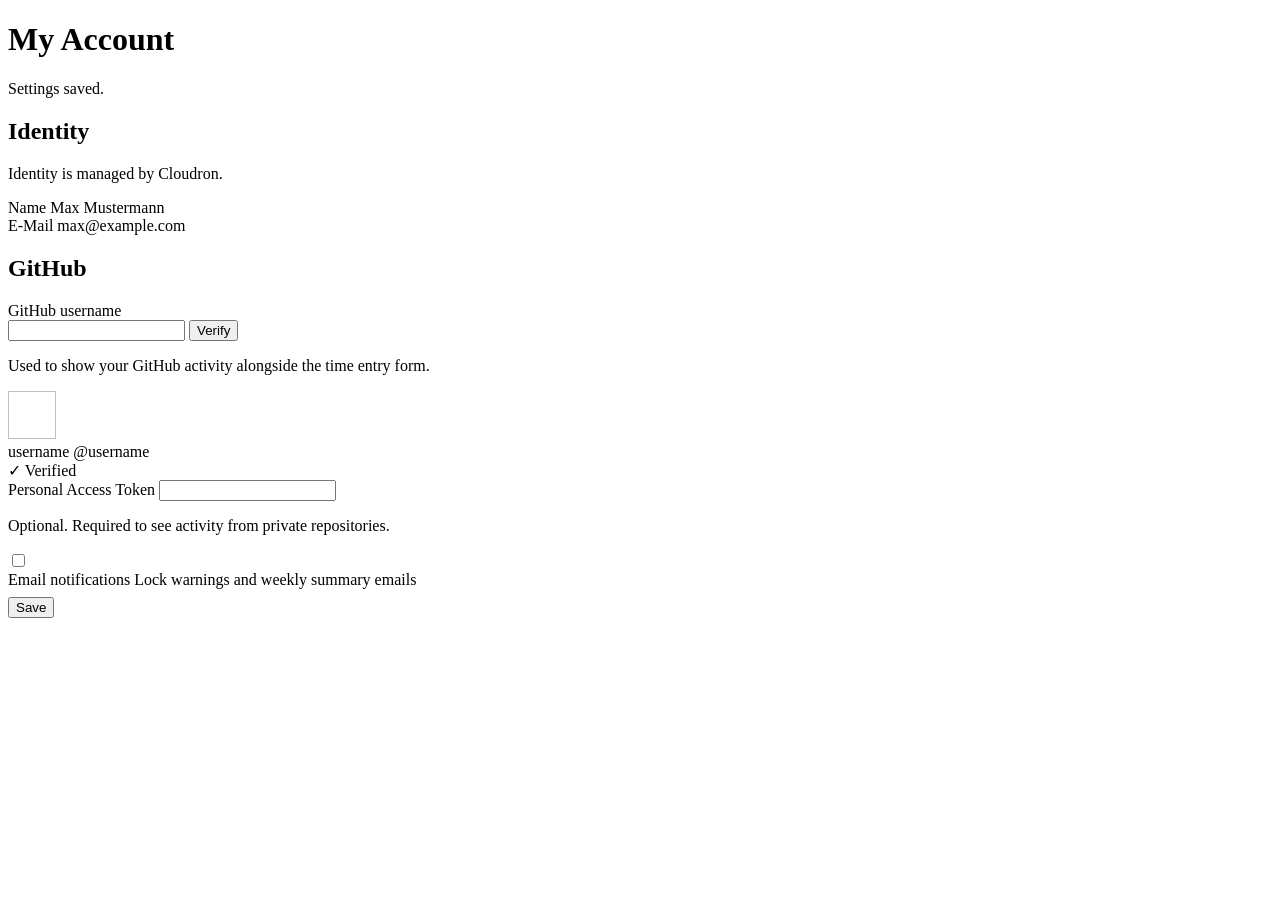
==== src/main/resources/templates/account/index.html @ 9d4103ae "Replace the time-entry list with a compact inline-edit table - compact inline-edit table for time en" ====
<!doctype html>
<html
  lang="en"
  th:lang="${language}"
  th:class="|theme-${theme}|"
  xmlns:th="http://www.thymeleaf.org"
>
  <head
    th:replace="~{_layout::head(title=~{::title}, scriptsDefer=~{})}"
  >
    <title th:text="#{account.page.title}">My Account</title>
  </head>
  <body th:replace="~{_layout::body(content=~{::content}, search=~{::search})}">
    <th:block th:ref="search">
      <div
        th:replace="~{fragments/user-search::user-search(placeholder=#{user-search.input.placeholder})}"
      ></div>
    </th:block>

    <th:block th:fragment="content">
      <main class="content-container content--max-w flex flex-col">
        <div class="flex-1 flex flex-col mx-auto w-full max-w-7xl px-4 desktop:px-8 pb-24">

          <h1 class="text-xl font-bold mb-6" th:text="#{account.page.title}">My Account</h1>

          <!-- Success banner -->
          <div
            th:if="${savedSuccess}"
            class="mb-6 p-4 bg-green-100 dark:bg-green-900 rounded-lg text-green-800 dark:text-green-200"
            th:text="#{account.save.success}"
          >Settings saved.</div>

          <div class="flex flex-col gap-10">

            <!-- Identity section (read-only) -->
            <section>
              <h2 class="text-lg font-semibold dark:text-zinc-300 mb-1" th:text="#{account.identity.section.title}">Identity</h2>
              <p class="text-sm text-gray-500 dark:text-zinc-400 mb-4" th:text="#{account.identity.managed-by-cloudron}">
                Identity is managed by Cloudron.
              </p>
              <div class="flex flex-col gap-3">
                <div class="flex flex-col gap-0.5">
                  <span class="text-sm font-medium text-gray-500 dark:text-zinc-400">Name</span>
                  <span class="text-base" th:text="${fullName}">Max Mustermann</span>
                </div>
                <div class="flex flex-col gap-0.5" th:if="${email}">
                  <span class="text-sm font-medium text-gray-500 dark:text-zinc-400">E-Mail</span>
                  <span class="text-base" th:text="${email}">max@example.com</span>
                </div>
              </div>
            </section>

            <!-- GitHub section -->
            <section>
              <h2 class="text-lg font-semibold dark:text-zinc-300 mb-1" th:text="#{account.github.section.title}">GitHub</h2>

              <form action="#" th:action="@{/account}" method="post" id="account-form">
                <!-- Hidden: tracks whether the current input has been verified -->
                <input type="hidden" name="githubLoginVerified" id="githubLoginVerifiedField"
                       th:value="${githubLoginVerified}" />

                <div class="flex flex-col gap-4 max-w-md">
                  <div class="flex flex-col gap-1">
                    <label for="githubLogin" class="text-sm font-medium" th:text="#{account.github-login.label}">
                      GitHub username
                    </label>
                    <div class="flex gap-2 items-center">
                      <input
                        type="text"
                        id="githubLogin"
                        name="githubLogin"
                        th:value="${githubLogin}"
                        th:placeholder="#{account.github-login.placeholder}"
                        class="border border-gray-300 dark:border-zinc-600 rounded px-3 py-2 dark:bg-zinc-800 dark:text-zinc-100 flex-1"
                        maxlength="255"
                        autocomplete="off"
                        autocapitalize="off"
                        spellcheck="false"
                        oninput="document.getElementById('githubLoginVerifiedField').value='false'; updateSaveButton();"
                      />
                      <button
                        type="button"
                        class="button-secondary whitespace-nowrap"
                        th:text="#{account.github-login.verify.button}"
                        onclick="
                          const username = document.getElementById('githubLogin').value.trim();
                          if (!username) return;
                          const frame = document.getElementById('github-verify-result');
                          frame.src = '/account/github-verify?username=' + encodeURIComponent(username);
                        "
                      >Verify</button>
                    </div>
                    <p class="text-sm text-gray-500 dark:text-zinc-400" th:text="#{account.github-login.hint}">
                      Used to show your GitHub activity alongside the time entry form.
                    </p>
                  </div>

                  <!-- Turbo Frame: GitHub verification result appears here -->
                  <turbo-frame id="github-verify-result" class="block">
                    <!-- Show badge if already verified -->
                    <div th:if="${githubLoginVerified and !#strings.isEmpty(githubLogin)}"
                         class="flex items-center gap-3 p-2 rounded border border-green-300 dark:border-green-700 bg-green-50 dark:bg-green-950">
                      <img
                        th:src="|https://github.com/${githubLogin}.png?size=48|"
                        th:alt="${githubLogin}"
                        width="48" height="48"
                        class="rounded-full w-12 h-12"
                      />
                      <div class="flex flex-col">
                        <span class="font-medium text-green-800 dark:text-green-200" th:text="${githubLogin}">username</span>
                        <a
                          th:href="|https://github.com/${githubLogin}|"
                          th:text="|@${githubLogin}|"
                          class="text-sm text-blue-600 dark:text-sky-400"
                          target="_blank" rel="noopener noreferrer"
                        >@username</a>
                      </div>
                      <span class="ml-auto text-xs font-medium text-green-700 dark:text-green-400"
                            th:text="#{account.github-login.verified.badge}">✓ Verified</span>
                    </div>
                  </turbo-frame>

                  <!-- GitHub Personal Access Token (optional, for private repos) -->
                  <div class="flex flex-col gap-1">
                    <label for="githubToken" class="text-sm font-medium" th:text="#{account.github-token.label}">
                      Personal Access Token
                    </label>
                    <input
                      type="password"
                      id="githubToken"
                      name="githubToken"
                      th:value="${githubToken}"
                      th:placeholder="#{account.github-token.placeholder}"
                      class="border border-gray-300 dark:border-zinc-600 rounded px-3 py-2 dark:bg-zinc-800 dark:text-zinc-100"
                      maxlength="255"
                      autocomplete="off"
                    />
                    <p class="text-sm text-gray-500 dark:text-zinc-400" th:text="#{account.github-token.hint}">
                      Optional. Required to see activity from private repositories.
                    </p>
                  </div>

                  <!-- Notification preferences -->
                  <div class="flex flex-col gap-1 border-t border-gray-200 dark:border-zinc-700 pt-4">
                    <label class="flex items-center gap-3 cursor-pointer">
                      <span class="checkbox-switch">
                        <input type="checkbox" name="notificationsEnabled"
                               th:checked="${notificationsEnabled}"
                               class="peer mt-0.5"/>
                      </span>
                      <div class="flex flex-col">
                        <span class="text-sm font-medium" th:text="#{account.notifications.label}">Email notifications</span>
                        <span class="text-xs text-gray-500 dark:text-zinc-400" th:text="#{account.notifications.hint}">Lock warnings and weekly summary emails</span>
                      </div>
                    </label>
                  </div>

              </div>
              <!-- Sticky save bar -->
              <div style="position:sticky;bottom:-1px;z-index:999999;padding:8px 0;"
                   class="bg-white dark:bg-zinc-900 border-t border-gray-200 dark:border-zinc-700 mt-8">
                <button
                  type="submit"
                  id="saveButton"
                  class="button-main-green"
                  th:disabled="${!githubLoginVerified and !#strings.isEmpty(githubLogin)}"
                  th:text="#{account.save.button}"
                >Save</button>
              </div>
              </form>
            </section>

          </div>
        </div>
      </main>

      <script>
        function updateSaveButton() {
          const verified = document.getElementById('githubLoginVerifiedField').value === 'true';
          const username = document.getElementById('githubLogin').value.trim();
          const btn = document.getElementById('saveButton');
          // Allow save if: verified, or field is empty (clearing the value)
          btn.disabled = username !== '' && !verified;
        }

        // When Turbo Frame loads the verify result, update the verified field
        document.addEventListener('turbo:frame-load', function(e) {
          if (e.target.id === 'github-verify-result') {
            const verifiedEl = e.target.querySelector('[data-verified]');
            const isVerified = verifiedEl !== null;
            document.getElementById('githubLoginVerifiedField').value = isVerified ? 'true' : 'false';
            if (isVerified) {
              document.getElementById('githubLogin').value = verifiedEl.dataset.login;
            }
            updateSaveButton();
          }
        });
      </script>
    </th:block>
  </body>
</html>
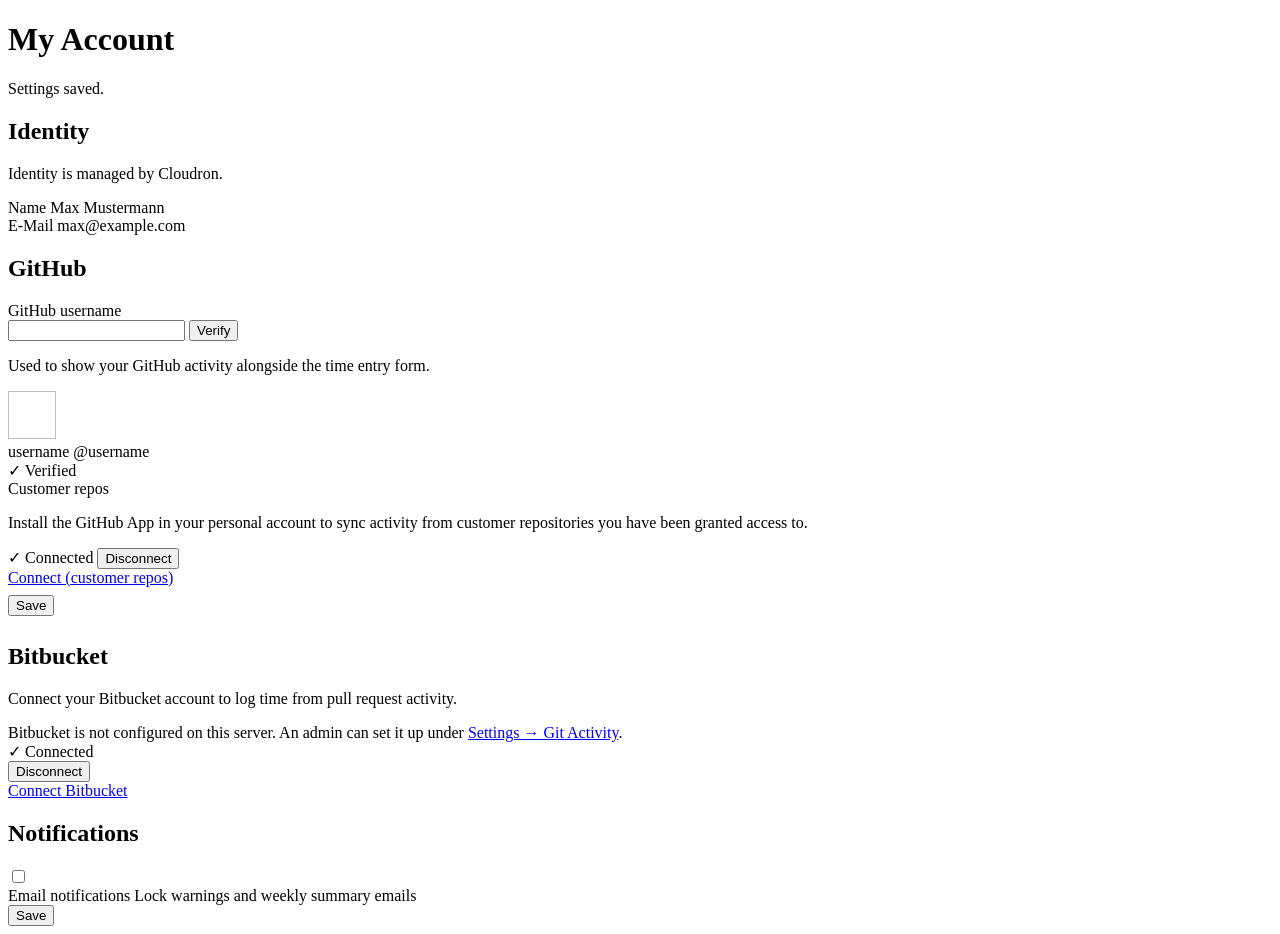
==== commit 47b4052c: "Refactor GitHub Activity into a provider-agnostic gitactivity package - rename githubactivity.* to g" ====
--- a/src/main/resources/templates/account/index.html
+++ b/src/main/resources/templates/account/index.html
@@ -32,7 +32,7 @@
 
           <div class="flex flex-col gap-10">
 
-            <!-- Identity section (read-only) -->
+            <!-- ── Identity (read-only) ──────────────────────────────────── -->
             <section>
               <h2 class="text-lg font-semibold dark:text-zinc-300 mb-1" th:text="#{account.identity.section.title}">Identity</h2>
               <p class="text-sm text-gray-500 dark:text-zinc-400 mb-4" th:text="#{account.identity.managed-by-cloudron}">
@@ -50,16 +50,17 @@
               </div>
             </section>
 
-            <!-- GitHub section -->
+            <!-- ── GitHub ────────────────────────────────────────────────── -->
             <section>
               <h2 class="text-lg font-semibold dark:text-zinc-300 mb-1" th:text="#{account.github.section.title}">GitHub</h2>
 
               <form action="#" th:action="@{/account}" method="post" id="account-form">
-                <!-- Hidden: tracks whether the current input has been verified -->
                 <input type="hidden" name="githubLoginVerified" id="githubLoginVerifiedField"
                        th:value="${githubLoginVerified}" />
 
                 <div class="flex flex-col gap-4 max-w-md">
+
+                  <!-- Username + verify -->
                   <div class="flex flex-col gap-1">
                     <label for="githubLogin" class="text-sm font-medium" th:text="#{account.github-login.label}">
                       GitHub username
@@ -95,9 +96,8 @@
                     </p>
                   </div>
 
-                  <!-- Turbo Frame: GitHub verification result appears here -->
+                  <!-- Turbo Frame: GitHub verification result -->
                   <turbo-frame id="github-verify-result" class="block">
-                    <!-- Show badge if already verified -->
                     <div th:if="${githubLoginVerified and !#strings.isEmpty(githubLogin)}"
                          class="flex items-center gap-3 p-2 rounded border border-green-300 dark:border-green-700 bg-green-50 dark:bg-green-950">
                       <img
@@ -120,53 +120,105 @@
                     </div>
                   </turbo-frame>
 
-                  <!-- GitHub Personal Access Token (optional, for private repos) -->
-                  <div class="flex flex-col gap-1">
-                    <label for="githubToken" class="text-sm font-medium" th:text="#{account.github-token.label}">
-                      Personal Access Token
-                    </label>
-                    <input
-                      type="password"
-                      id="githubToken"
-                      name="githubToken"
-                      th:value="${githubToken}"
-                      th:placeholder="#{account.github-token.placeholder}"
-                      class="border border-gray-300 dark:border-zinc-600 rounded px-3 py-2 dark:bg-zinc-800 dark:text-zinc-100"
-                      maxlength="255"
-                      autocomplete="off"
-                    />
-                    <p class="text-sm text-gray-500 dark:text-zinc-400" th:text="#{account.github-token.hint}">
-                      Optional. Required to see activity from private repositories.
+                  <!-- Customer repos: GitHub App personal installation -->
+                  <div th:if="${githubLoginVerified and githubPersonalInstallConfigured}"
+                       class="flex flex-col gap-2 border-t border-gray-200 dark:border-zinc-700 pt-4">
+                    <span class="text-sm font-medium">Customer repos</span>
+                    <p class="text-xs text-gray-500 dark:text-zinc-400">
+                      Install the GitHub App in your personal account to sync activity
+                      from customer repositories you have been granted access to.
                     </p>
+
+                    <!-- Connected -->
+                    <div th:if="${githubInstallationId != null}"
+                         class="flex items-center gap-3 p-2 rounded border border-green-300 dark:border-green-700 bg-green-50 dark:bg-green-950">
+                      <span class="text-sm font-medium text-green-700 dark:text-green-300">✓ Connected</span>
+                      <span class="text-xs text-gray-500 dark:text-zinc-400"
+                            th:text="|Installation #${githubInstallationId}|"></span>
+                      <form th:action="@{/account/github/disconnect-personal}" method="post" class="ml-auto">
+                        <button type="submit" class="text-sm text-red-600 dark:text-red-400 hover:underline">
+                          Disconnect
+                        </button>
+                      </form>
+                    </div>
+
+                    <!-- Not connected -->
+                    <div th:if="${githubInstallationId == null}">
+                      <a href="/account/github/connect"
+                         class="button-secondary text-sm inline-flex items-center gap-2">
+                        Connect (customer repos)
+                      </a>
+                    </div>
                   </div>
 
-                  <!-- Notification preferences -->
-                  <div class="flex flex-col gap-1 border-t border-gray-200 dark:border-zinc-700 pt-4">
-                    <label class="flex items-center gap-3 cursor-pointer">
-                      <span class="checkbox-switch">
-                        <input type="checkbox" name="notificationsEnabled"
-                               th:checked="${notificationsEnabled}"
-                               class="peer mt-0.5"/>
-                      </span>
-                      <div class="flex flex-col">
-                        <span class="text-sm font-medium" th:text="#{account.notifications.label}">Email notifications</span>
-                        <span class="text-xs text-gray-500 dark:text-zinc-400" th:text="#{account.notifications.hint}">Lock warnings and weekly summary emails</span>
-                      </div>
-                    </label>
+                </div>
+
+                <!-- Sticky save bar -->
+                <div style="position:sticky;bottom:-1px;z-index:999999;padding:8px 0;"
+                     class="bg-white dark:bg-zinc-900 border-t border-gray-200 dark:border-zinc-700 mt-8">
+                  <button
+                    type="submit"
+                    id="saveButton"
+                    class="button-main-green"
+                    th:disabled="${!githubLoginVerified and !#strings.isEmpty(githubLogin)}"
+                    th:text="#{account.save.button}"
+                  >Save</button>
+                </div>
+              </form>
+            </section>
+
+            <!-- ── Bitbucket ──────────────────────────────────────────────── -->
+            <section>
+              <h2 class="text-lg font-semibold dark:text-zinc-300 mb-1">Bitbucket</h2>
+              <p class="text-sm text-gray-500 dark:text-zinc-400 mb-4">
+                Connect your Bitbucket account to log time from pull request activity.
+              </p>
+
+              <div th:if="${!bitbucketConfigured}"
+                   class="p-3 rounded border border-amber-300 dark:border-amber-700 bg-amber-50 dark:bg-amber-950 text-sm text-amber-800 dark:text-amber-200">
+                Bitbucket is not configured on this server.
+                An admin can set it up under <a href="/settings/git-activity" class="underline">Settings → Git Activity</a>.
+              </div>
+
+              <div th:if="${bitbucketConfigured}">
+                <div th:if="${bitbucketConnected}"
+                     class="flex items-center gap-4 p-3 rounded border border-green-300 dark:border-green-700 bg-green-50 dark:bg-green-950">
+                  <span class="text-green-700 dark:text-green-300 font-medium">✓ Connected</span>
+                  <form th:action="@{/account/bitbucket/disconnect}" method="post" class="ml-auto">
+                    <button type="submit"
+                            class="text-sm text-red-600 dark:text-red-400 hover:underline">
+                      Disconnect
+                    </button>
+                  </form>
+                </div>
+                <div th:if="${!bitbucketConnected}">
+                  <a href="/account/bitbucket/connect" class="button-secondary inline-flex items-center gap-2">
+                    Connect Bitbucket
+                  </a>
+                </div>
+              </div>
+            </section>
+
+            <!-- ── Notifications ──────────────────────────────────────────── -->
+            <section>
+              <h2 class="text-lg font-semibold dark:text-zinc-300 mb-1">Notifications</h2>
+              <form th:action="@{/account}" method="post">
+                <input type="hidden" name="githubLogin" th:value="${githubLogin}" />
+                <input type="hidden" name="githubLoginVerified" th:value="${githubLoginVerified}" />
+                <label class="flex items-center gap-3 cursor-pointer">
+                  <span class="checkbox-switch">
+                    <input type="checkbox" name="notificationsEnabled"
+                           th:checked="${notificationsEnabled}"
+                           class="peer mt-0.5"/>
+                  </span>
+                  <div class="flex flex-col">
+                    <span class="text-sm font-medium" th:text="#{account.notifications.label}">Email notifications</span>
+                    <span class="text-xs text-gray-500 dark:text-zinc-400" th:text="#{account.notifications.hint}">Lock warnings and weekly summary emails</span>
                   </div>
-
-              </div>
-              <!-- Sticky save bar -->
-              <div style="position:sticky;bottom:-1px;z-index:999999;padding:8px 0;"
-                   class="bg-white dark:bg-zinc-900 border-t border-gray-200 dark:border-zinc-700 mt-8">
-                <button
-                  type="submit"
-                  id="saveButton"
-                  class="button-main-green"
-                  th:disabled="${!githubLoginVerified and !#strings.isEmpty(githubLogin)}"
-                  th:text="#{account.save.button}"
-                >Save</button>
-              </div>
+                </label>
+                <div class="mt-4">
+                  <button type="submit" class="button-secondary">Save</button>
+                </div>
               </form>
             </section>
 
@@ -179,11 +231,9 @@
           const verified = document.getElementById('githubLoginVerifiedField').value === 'true';
           const username = document.getElementById('githubLogin').value.trim();
           const btn = document.getElementById('saveButton');
-          // Allow save if: verified, or field is empty (clearing the value)
           btn.disabled = username !== '' && !verified;
         }
 
-        // When Turbo Frame loads the verify result, update the verified field
         document.addEventListener('turbo:frame-load', function(e) {
           if (e.target.id === 'github-verify-result') {
             const verifiedEl = e.target.querySelector('[data-verified]');
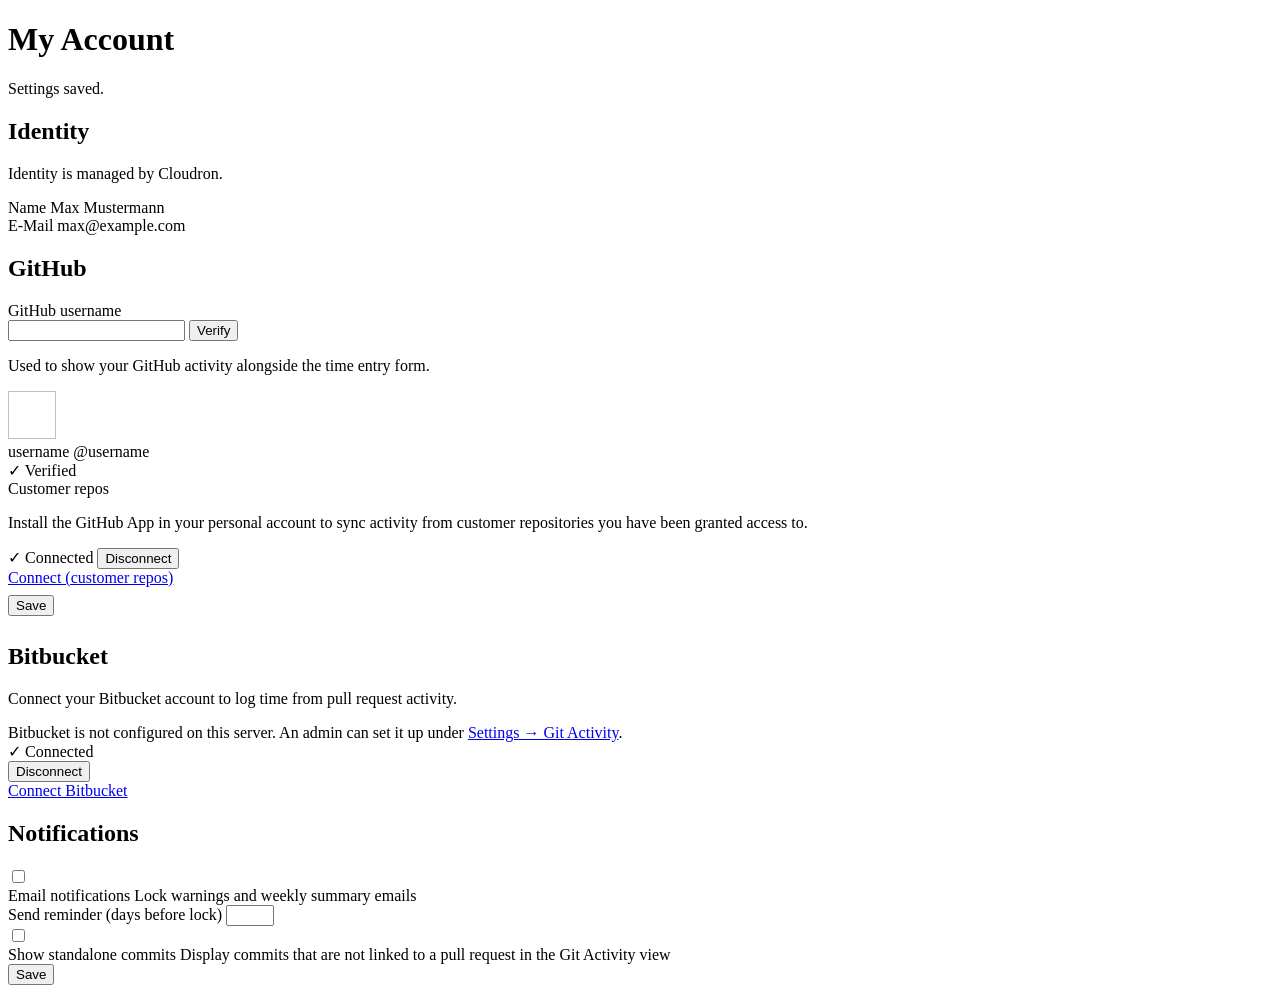
==== commit 8a37d6f3: "Add lock-warning reminders - send a lock warning when tracked time is less than the required working" ====
--- a/src/main/resources/templates/account/index.html
+++ b/src/main/resources/templates/account/index.html
@@ -205,17 +205,45 @@
               <form th:action="@{/account}" method="post">
                 <input type="hidden" name="githubLogin" th:value="${githubLogin}" />
                 <input type="hidden" name="githubLoginVerified" th:value="${githubLoginVerified}" />
-                <label class="flex items-center gap-3 cursor-pointer">
-                  <span class="checkbox-switch">
-                    <input type="checkbox" name="notificationsEnabled"
-                           th:checked="${notificationsEnabled}"
-                           class="peer mt-0.5"/>
-                  </span>
-                  <div class="flex flex-col">
-                    <span class="text-sm font-medium" th:text="#{account.notifications.label}">Email notifications</span>
-                    <span class="text-xs text-gray-500 dark:text-zinc-400" th:text="#{account.notifications.hint}">Lock warnings and weekly summary emails</span>
+                <div class="flex flex-col gap-4">
+                  <label class="flex items-center gap-3 cursor-pointer">
+                    <span class="checkbox-switch">
+                      <input type="checkbox" name="notificationsEnabled"
+                             id="notificationsEnabled"
+                             th:checked="${notificationsEnabled}"
+                             class="peer mt-0.5"
+                             onchange="document.getElementById('reminderDaysBeforeLock').disabled = !this.checked"/>
+                    </span>
+                    <div class="flex flex-col">
+                      <span class="text-sm font-medium" th:text="#{account.notifications.label}">Email notifications</span>
+                      <span class="text-xs text-gray-500 dark:text-zinc-400" th:text="#{account.notifications.hint}">Lock warnings and weekly summary emails</span>
+                    </div>
+                  </label>
+                  <div class="flex flex-col gap-1 ml-10">
+                    <label for="reminderDaysBeforeLock" class="text-sm font-medium text-gray-700 dark:text-zinc-300">Send reminder (days before lock)</label>
+                    <input
+                      type="number"
+                      id="reminderDaysBeforeLock"
+                      name="reminderDaysBeforeLock"
+                      th:value="${reminderDaysBeforeLock}"
+                      th:disabled="${!notificationsEnabled}"
+                      min="1"
+                      max="30"
+                      class="border border-gray-300 dark:border-zinc-600 rounded px-3 py-2 dark:bg-zinc-800 dark:text-zinc-100 w-24 disabled:opacity-40"
+                    />
                   </div>
-                </label>
+                  <label class="flex items-center gap-3 cursor-pointer">
+                    <span class="checkbox-switch">
+                      <input type="checkbox" name="showStandaloneCommits"
+                             th:checked="${showStandaloneCommits}"
+                             class="peer mt-0.5"/>
+                    </span>
+                    <div class="flex flex-col">
+                      <span class="text-sm font-medium">Show standalone commits</span>
+                      <span class="text-xs text-gray-500 dark:text-zinc-400">Display commits that are not linked to a pull request in the Git Activity view</span>
+                    </div>
+                  </label>
+                </div>
                 <div class="mt-4">
                   <button type="submit" class="button-secondary">Save</button>
                 </div>
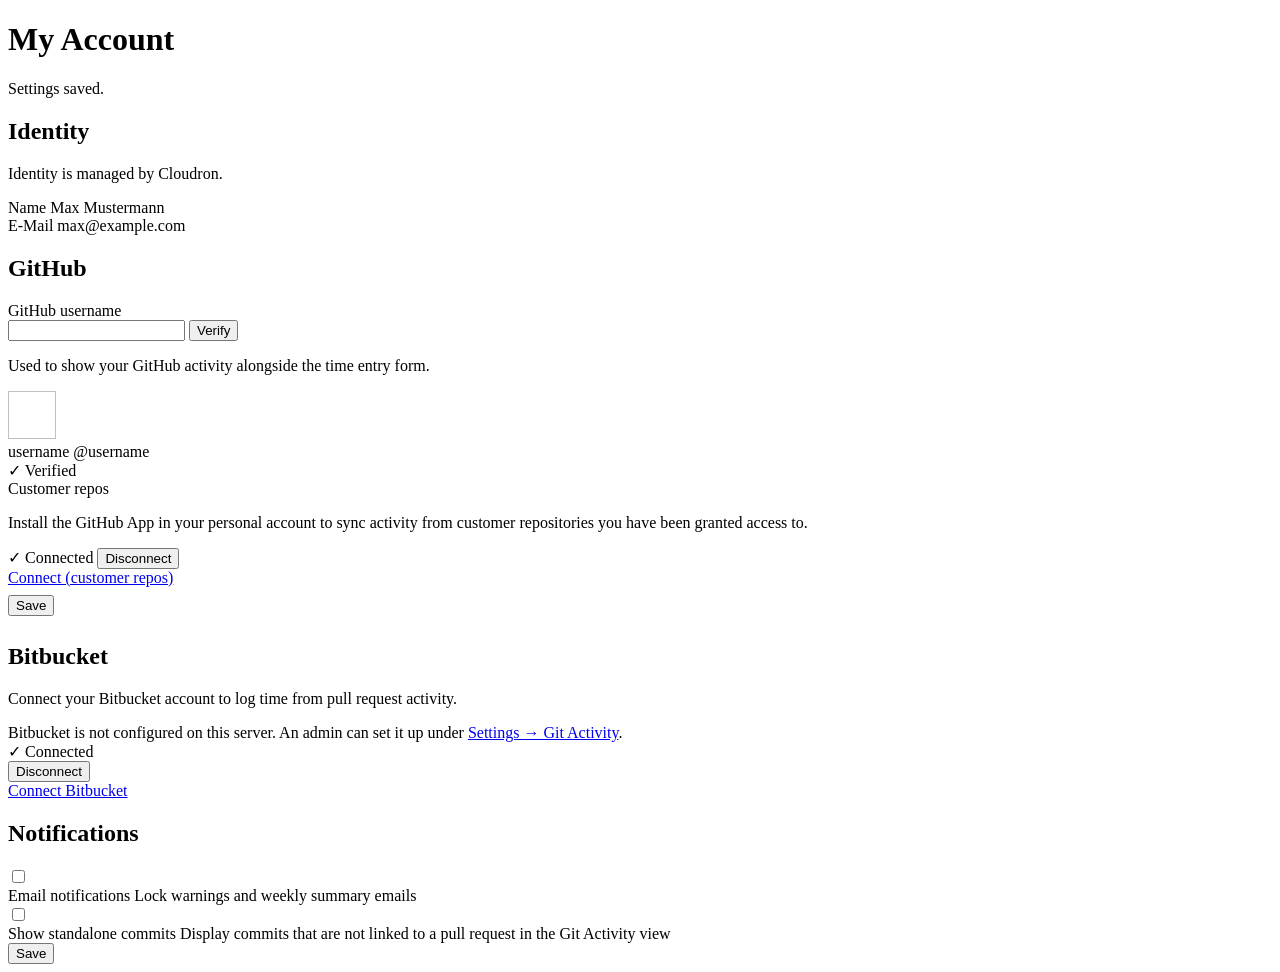
==== commit c2c174ca: "Re-enable standalone commits and auto-sync on first load - re-enable the standalone-commits section " ====
--- a/src/main/resources/templates/account/index.html
+++ b/src/main/resources/templates/account/index.html
@@ -209,29 +209,14 @@
                   <label class="flex items-center gap-3 cursor-pointer">
                     <span class="checkbox-switch">
                       <input type="checkbox" name="notificationsEnabled"
-                             id="notificationsEnabled"
                              th:checked="${notificationsEnabled}"
-                             class="peer mt-0.5"
-                             onchange="document.getElementById('reminderDaysBeforeLock').disabled = !this.checked"/>
+                             class="peer mt-0.5"/>
                     </span>
                     <div class="flex flex-col">
                       <span class="text-sm font-medium" th:text="#{account.notifications.label}">Email notifications</span>
                       <span class="text-xs text-gray-500 dark:text-zinc-400" th:text="#{account.notifications.hint}">Lock warnings and weekly summary emails</span>
                     </div>
                   </label>
-                  <div class="flex flex-col gap-1 ml-10">
-                    <label for="reminderDaysBeforeLock" class="text-sm font-medium text-gray-700 dark:text-zinc-300">Send reminder (days before lock)</label>
-                    <input
-                      type="number"
-                      id="reminderDaysBeforeLock"
-                      name="reminderDaysBeforeLock"
-                      th:value="${reminderDaysBeforeLock}"
-                      th:disabled="${!notificationsEnabled}"
-                      min="1"
-                      max="30"
-                      class="border border-gray-300 dark:border-zinc-600 rounded px-3 py-2 dark:bg-zinc-800 dark:text-zinc-100 w-24 disabled:opacity-40"
-                    />
-                  </div>
                   <label class="flex items-center gap-3 cursor-pointer">
                     <span class="checkbox-switch">
                       <input type="checkbox" name="showStandaloneCommits"
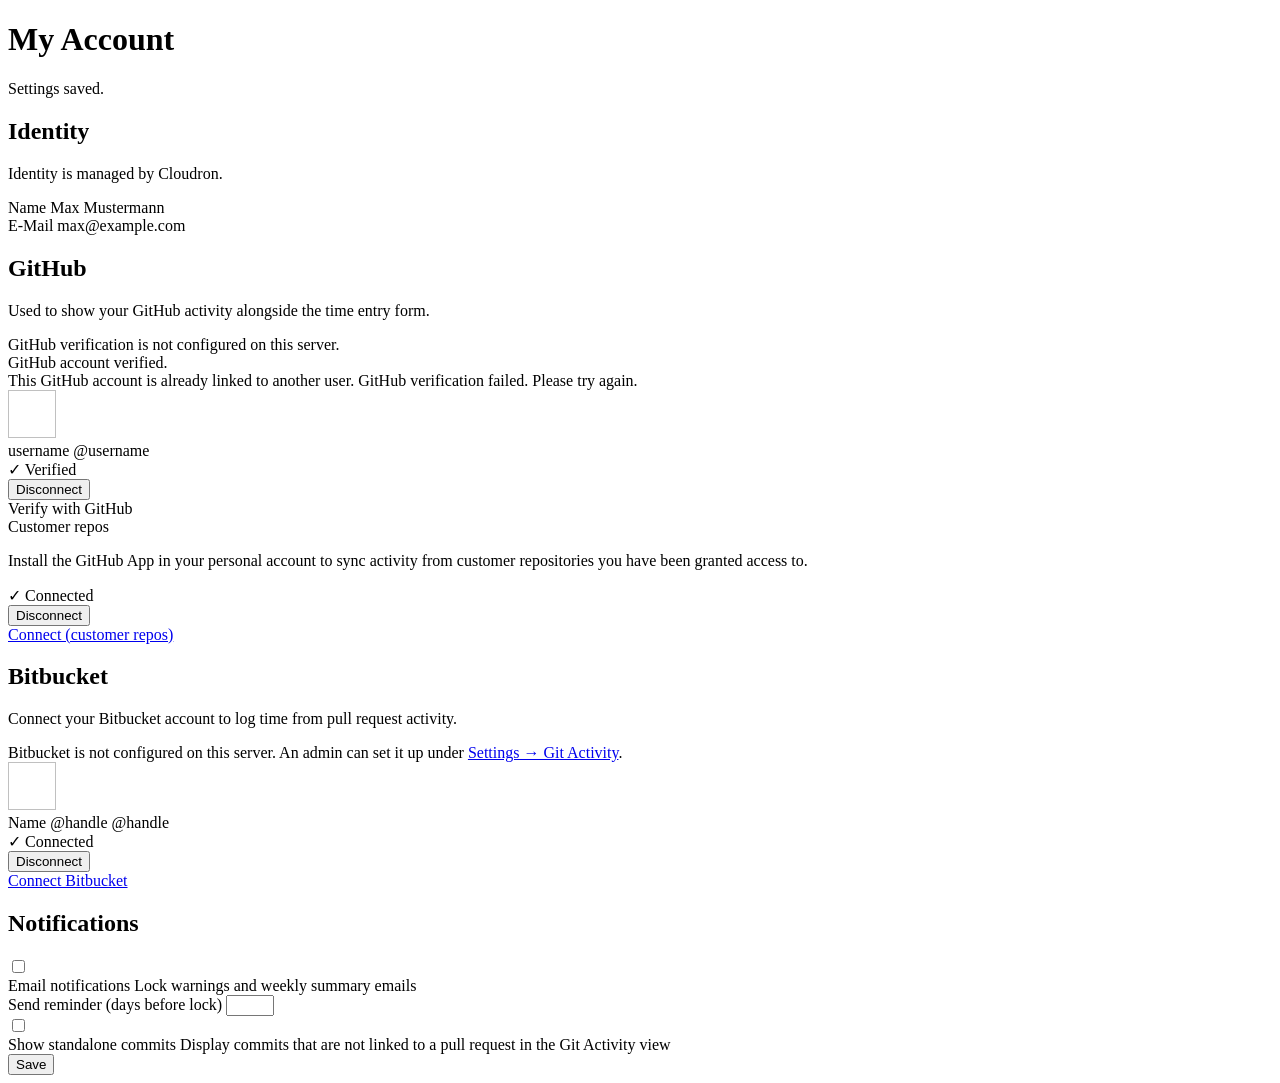
==== commit a6834f7f: "feat(bitbucket): show account identity card and align Disconnect with GitHub The Bitbucket section o" ====
--- a/src/main/resources/templates/account/index.html
+++ b/src/main/resources/templates/account/index.html
@@ -53,118 +53,88 @@
             <!-- ── GitHub ────────────────────────────────────────────────── -->
             <section>
               <h2 class="text-lg font-semibold dark:text-zinc-300 mb-1" th:text="#{account.github.section.title}">GitHub</h2>
-
-              <form action="#" th:action="@{/account}" method="post" id="account-form">
-                <input type="hidden" name="githubLoginVerified" id="githubLoginVerifiedField"
-                       th:value="${githubLoginVerified}" />
-
-                <div class="flex flex-col gap-4 max-w-md">
-
-                  <!-- Username + verify -->
-                  <div class="flex flex-col gap-1">
-                    <label for="githubLogin" class="text-sm font-medium" th:text="#{account.github-login.label}">
-                      GitHub username
-                    </label>
-                    <div class="flex gap-2 items-center">
-                      <input
-                        type="text"
-                        id="githubLogin"
-                        name="githubLogin"
-                        th:value="${githubLogin}"
-                        th:placeholder="#{account.github-login.placeholder}"
-                        class="border border-gray-300 dark:border-zinc-600 rounded px-3 py-2 dark:bg-zinc-800 dark:text-zinc-100 flex-1"
-                        maxlength="255"
-                        autocomplete="off"
-                        autocapitalize="off"
-                        spellcheck="false"
-                        oninput="document.getElementById('githubLoginVerifiedField').value='false'; updateSaveButton();"
-                      />
-                      <button
-                        type="button"
-                        class="button-secondary whitespace-nowrap"
-                        th:text="#{account.github-login.verify.button}"
-                        onclick="
-                          const username = document.getElementById('githubLogin').value.trim();
-                          if (!username) return;
-                          const frame = document.getElementById('github-verify-result');
-                          frame.src = '/account/github-verify?username=' + encodeURIComponent(username);
-                        "
-                      >Verify</button>
-                    </div>
-                    <p class="text-sm text-gray-500 dark:text-zinc-400" th:text="#{account.github-login.hint}">
-                      Used to show your GitHub activity alongside the time entry form.
-                    </p>
-                  </div>
-
-                  <!-- Turbo Frame: GitHub verification result -->
-                  <turbo-frame id="github-verify-result" class="block">
-                    <div th:if="${githubLoginVerified and !#strings.isEmpty(githubLogin)}"
-                         class="flex items-center gap-3 p-2 rounded border border-green-300 dark:border-green-700 bg-green-50 dark:bg-green-950">
-                      <img
-                        th:src="|https://github.com/${githubLogin}.png?size=48|"
-                        th:alt="${githubLogin}"
-                        width="48" height="48"
-                        class="rounded-full w-12 h-12"
-                      />
-                      <div class="flex flex-col">
-                        <span class="font-medium text-green-800 dark:text-green-200" th:text="${githubLogin}">username</span>
-                        <a
-                          th:href="|https://github.com/${githubLogin}|"
-                          th:text="|@${githubLogin}|"
-                          class="text-sm text-blue-600 dark:text-sky-400"
-                          target="_blank" rel="noopener noreferrer"
-                        >@username</a>
-                      </div>
-                      <span class="ml-auto text-xs font-medium text-green-700 dark:text-green-400"
-                            th:text="#{account.github-login.verified.badge}">✓ Verified</span>
-                    </div>
-                  </turbo-frame>
-
-                  <!-- Customer repos: GitHub App personal installation -->
-                  <div th:if="${githubLoginVerified and githubPersonalInstallConfigured}"
-                       class="flex flex-col gap-2 border-t border-gray-200 dark:border-zinc-700 pt-4">
-                    <span class="text-sm font-medium">Customer repos</span>
-                    <p class="text-xs text-gray-500 dark:text-zinc-400">
-                      Install the GitHub App in your personal account to sync activity
-                      from customer repositories you have been granted access to.
-                    </p>
-
-                    <!-- Connected -->
-                    <div th:if="${githubInstallationId != null}"
-                         class="flex items-center gap-3 p-2 rounded border border-green-300 dark:border-green-700 bg-green-50 dark:bg-green-950">
-                      <span class="text-sm font-medium text-green-700 dark:text-green-300">✓ Connected</span>
-                      <span class="text-xs text-gray-500 dark:text-zinc-400"
-                            th:text="|Installation #${githubInstallationId}|"></span>
-                      <form th:action="@{/account/github/disconnect-personal}" method="post" class="ml-auto">
-                        <button type="submit" class="text-sm text-red-600 dark:text-red-400 hover:underline">
-                          Disconnect
-                        </button>
-                      </form>
-                    </div>
-
-                    <!-- Not connected -->
-                    <div th:if="${githubInstallationId == null}">
-                      <a href="/account/github/connect"
-                         class="button-secondary text-sm inline-flex items-center gap-2">
-                        Connect (customer repos)
-                      </a>
-                    </div>
-                  </div>
-
-                </div>
-
-                <!-- Sticky save bar -->
-                <div style="position:sticky;bottom:-1px;z-index:999999;padding:8px 0;"
-                     class="bg-white dark:bg-zinc-900 border-t border-gray-200 dark:border-zinc-700 mt-8">
-                  <button
-                    type="submit"
-                    id="saveButton"
-                    class="button-main-green"
-                    th:disabled="${!githubLoginVerified and !#strings.isEmpty(githubLogin)}"
-                    th:text="#{account.save.button}"
-                  >Save</button>
-                </div>
-              </form>
+              <p class="text-sm text-gray-500 dark:text-zinc-400 mb-4" th:text="#{account.github-login.hint}">
+                Used to show your GitHub activity alongside the time entry form.
+              </p>
+
+              <!-- Verification not configured by an admin -->
+              <div th:if="${!githubUserOAuthConfigured}"
+                   class="p-3 rounded border border-amber-300 dark:border-amber-700 bg-amber-50 dark:bg-amber-950 text-sm text-amber-800 dark:text-amber-200"
+                   th:text="#{account.github-login.not-configured}">
+                GitHub verification is not configured on this server.
+              </div>
+
+              <div th:if="${githubUserOAuthConfigured}" class="flex flex-col gap-4 max-w-md">
+
+                <!-- Result banners (after the OAuth round-trip) -->
+                <div th:if="${param.githubVerified}"
+                     class="p-2 rounded border border-green-300 dark:border-green-700 bg-green-50 dark:bg-green-950 text-sm text-green-800 dark:text-green-200"
+                     th:text="#{account.github-login.verify.success}">GitHub account verified.</div>
+                <div th:if="${param.githubVerifyError}"
+                     class="p-2 rounded border border-red-300 dark:border-red-700 bg-red-50 dark:bg-red-950 text-sm text-red-700 dark:text-red-300">
+                  <span th:if="${param.githubVerifyError[0] == 'already-linked'}"
+                        th:text="#{account.github-login.verify.already-linked}">This GitHub account is already linked to another user.</span>
+                  <span th:unless="${param.githubVerifyError[0] == 'already-linked'}"
+                        th:text="#{account.github-login.verify.failed}">GitHub verification failed. Please try again.</span>
+                </div>
+
+                <!-- Verified identity -->
+                <div th:if="${githubLoginVerified and !#strings.isEmpty(githubLogin)}" class="flex flex-col gap-2">
+                  <div class="flex items-center gap-3 p-2 rounded border border-green-300 dark:border-green-700 bg-green-50 dark:bg-green-950">
+                    <img th:src="|https://github.com/${githubLogin}.png?size=48|" th:alt="${githubLogin}"
+                         width="48" height="48" class="rounded-full w-12 h-12"/>
+                    <div class="flex flex-col">
+                      <span class="font-medium text-green-800 dark:text-green-200" th:text="${githubLogin}">username</span>
+                      <a th:href="|https://github.com/${githubLogin}|" th:text="|@${githubLogin}|"
+                         class="text-sm text-blue-600 dark:text-sky-400" target="_blank" rel="noopener noreferrer">@username</a>
+                    </div>
+                    <span class="ml-auto text-xs font-medium text-green-700 dark:text-green-400"
+                          th:text="#{account.github-login.verified.badge}">✓ Verified</span>
+                  </div>
+                  <form th:action="@{/account/github/disconnect}" method="post">
+                    <button type="submit" class="text-sm text-red-600 dark:text-red-400 hover:underline"
+                            th:text="#{account.github-login.disconnect}">Disconnect</button>
+                  </form>
+                </div>
+
+                <!-- Not verified yet -->
+                <div th:unless="${githubLoginVerified and !#strings.isEmpty(githubLogin)}">
+                  <a th:href="@{/account/github/verify}" class="button-secondary inline-flex items-center gap-2"
+                     th:text="#{account.github-login.verify-with-github}">Verify with GitHub</a>
+                </div>
+
+                <!-- Customer repos: GitHub App personal installation -->
+                <div th:if="${githubLoginVerified and githubPersonalInstallConfigured}"
+                     class="flex flex-col gap-2 border-t border-gray-200 dark:border-zinc-700 pt-4">
+                  <span class="text-sm font-medium">Customer repos</span>
+                  <p class="text-xs text-gray-500 dark:text-zinc-400">
+                    Install the GitHub App in your personal account to sync activity
+                    from customer repositories you have been granted access to.
+                  </p>
+
+                  <!-- Connected -->
+                  <div th:if="${githubInstallationId != null}"
+                       class="flex items-center gap-3 p-2 rounded border border-green-300 dark:border-green-700 bg-green-50 dark:bg-green-950">
+                    <span class="text-sm font-medium text-green-700 dark:text-green-300">✓ Connected</span>
+                    <span class="text-xs text-gray-500 dark:text-zinc-400"
+                          th:text="|Installation #${githubInstallationId}|"></span>
+                    <form th:action="@{/account/github/disconnect-personal}" method="post" class="ml-auto">
+                      <button type="submit" class="text-sm text-red-600 dark:text-red-400 hover:underline">
+                        Disconnect
+                      </button>
+                    </form>
+                  </div>
+
+                  <!-- Not connected -->
+                  <div th:if="${githubInstallationId == null}">
+                    <a href="/account/github/connect"
+                       class="button-secondary text-sm inline-flex items-center gap-2">
+                      Connect (customer repos)
+                    </a>
+                  </div>
+                </div>
+
+              </div>
             </section>
 
             <!-- ── Bitbucket ──────────────────────────────────────────────── -->
@@ -180,17 +150,34 @@
                 An admin can set it up under <a href="/settings/git-activity" class="underline">Settings → Git Activity</a>.
               </div>
 
-              <div th:if="${bitbucketConfigured}">
-                <div th:if="${bitbucketConnected}"
-                     class="flex items-center gap-4 p-3 rounded border border-green-300 dark:border-green-700 bg-green-50 dark:bg-green-950">
-                  <span class="text-green-700 dark:text-green-300 font-medium">✓ Connected</span>
-                  <form th:action="@{/account/bitbucket/disconnect}" method="post" class="ml-auto">
-                    <button type="submit"
-                            class="text-sm text-red-600 dark:text-red-400 hover:underline">
+              <div th:if="${bitbucketConfigured}" class="flex flex-col gap-4 max-w-md">
+
+                <!-- Connected identity -->
+                <div th:if="${bitbucketConnected}" class="flex flex-col gap-2">
+                  <div class="flex items-center gap-3 p-2 rounded border border-green-300 dark:border-green-700 bg-green-50 dark:bg-green-950">
+                    <img th:if="${bitbucketAvatarUrl != null}" th:src="${bitbucketAvatarUrl}"
+                         th:alt="${bitbucketDisplayName}" width="48" height="48"
+                         referrerpolicy="no-referrer" onerror="this.style.display='none'"
+                         class="rounded-full w-12 h-12 bg-white object-cover"/>
+                    <div class="flex flex-col">
+                      <span class="font-medium text-green-800 dark:text-green-200"
+                            th:text="${bitbucketDisplayName != null ? bitbucketDisplayName : (bitbucketNickname != null ? bitbucketNickname : 'Bitbucket account')}">Name</span>
+                      <a th:if="${bitbucketNickname != null and bitbucketProfileUrl != null}"
+                         th:href="${bitbucketProfileUrl}" th:text="|@${bitbucketNickname}|"
+                         class="text-sm text-blue-600 dark:text-sky-400" target="_blank" rel="noopener noreferrer">@handle</a>
+                      <span th:if="${bitbucketNickname != null and bitbucketProfileUrl == null}"
+                            class="text-sm text-gray-500 dark:text-zinc-400" th:text="|@${bitbucketNickname}|">@handle</span>
+                    </div>
+                    <span class="ml-auto text-xs font-medium text-green-700 dark:text-green-400">✓ Connected</span>
+                  </div>
+                  <form th:action="@{/account/bitbucket/disconnect}" method="post">
+                    <button type="submit" class="text-sm text-red-600 dark:text-red-400 hover:underline">
                       Disconnect
                     </button>
                   </form>
                 </div>
+
+                <!-- Not connected -->
                 <div th:if="${!bitbucketConnected}">
                   <a href="/account/bitbucket/connect" class="button-secondary inline-flex items-center gap-2">
                     Connect Bitbucket
@@ -203,20 +190,33 @@
             <section>
               <h2 class="text-lg font-semibold dark:text-zinc-300 mb-1">Notifications</h2>
               <form th:action="@{/account}" method="post">
-                <input type="hidden" name="githubLogin" th:value="${githubLogin}" />
-                <input type="hidden" name="githubLoginVerified" th:value="${githubLoginVerified}" />
                 <div class="flex flex-col gap-4">
                   <label class="flex items-center gap-3 cursor-pointer">
                     <span class="checkbox-switch">
                       <input type="checkbox" name="notificationsEnabled"
+                             id="notificationsEnabled"
                              th:checked="${notificationsEnabled}"
-                             class="peer mt-0.5"/>
+                             class="peer mt-0.5"
+                             onchange="document.getElementById('reminderDaysBeforeLock').disabled = !this.checked"/>
                     </span>
                     <div class="flex flex-col">
                       <span class="text-sm font-medium" th:text="#{account.notifications.label}">Email notifications</span>
                       <span class="text-xs text-gray-500 dark:text-zinc-400" th:text="#{account.notifications.hint}">Lock warnings and weekly summary emails</span>
                     </div>
                   </label>
+                  <div class="flex flex-col gap-1 ml-10">
+                    <label for="reminderDaysBeforeLock" class="text-sm font-medium text-gray-700 dark:text-zinc-300">Send reminder (days before lock)</label>
+                    <input
+                      type="number"
+                      id="reminderDaysBeforeLock"
+                      name="reminderDaysBeforeLock"
+                      th:value="${reminderDaysBeforeLock}"
+                      th:disabled="${!notificationsEnabled}"
+                      min="1"
+                      max="30"
+                      class="border border-gray-300 dark:border-zinc-600 rounded px-3 py-2 dark:bg-zinc-800 dark:text-zinc-100 w-24 disabled:opacity-40"
+                    />
+                  </div>
                   <label class="flex items-center gap-3 cursor-pointer">
                     <span class="checkbox-switch">
                       <input type="checkbox" name="showStandaloneCommits"
@@ -238,27 +238,6 @@
           </div>
         </div>
       </main>
-
-      <script>
-        function updateSaveButton() {
-          const verified = document.getElementById('githubLoginVerifiedField').value === 'true';
-          const username = document.getElementById('githubLogin').value.trim();
-          const btn = document.getElementById('saveButton');
-          btn.disabled = username !== '' && !verified;
-        }
-
-        document.addEventListener('turbo:frame-load', function(e) {
-          if (e.target.id === 'github-verify-result') {
-            const verifiedEl = e.target.querySelector('[data-verified]');
-            const isVerified = verifiedEl !== null;
-            document.getElementById('githubLoginVerifiedField').value = isVerified ? 'true' : 'false';
-            if (isVerified) {
-              document.getElementById('githubLogin').value = verifiedEl.dataset.login;
-            }
-            updateSaveButton();
-          }
-        });
-      </script>
     </th:block>
   </body>
 </html>
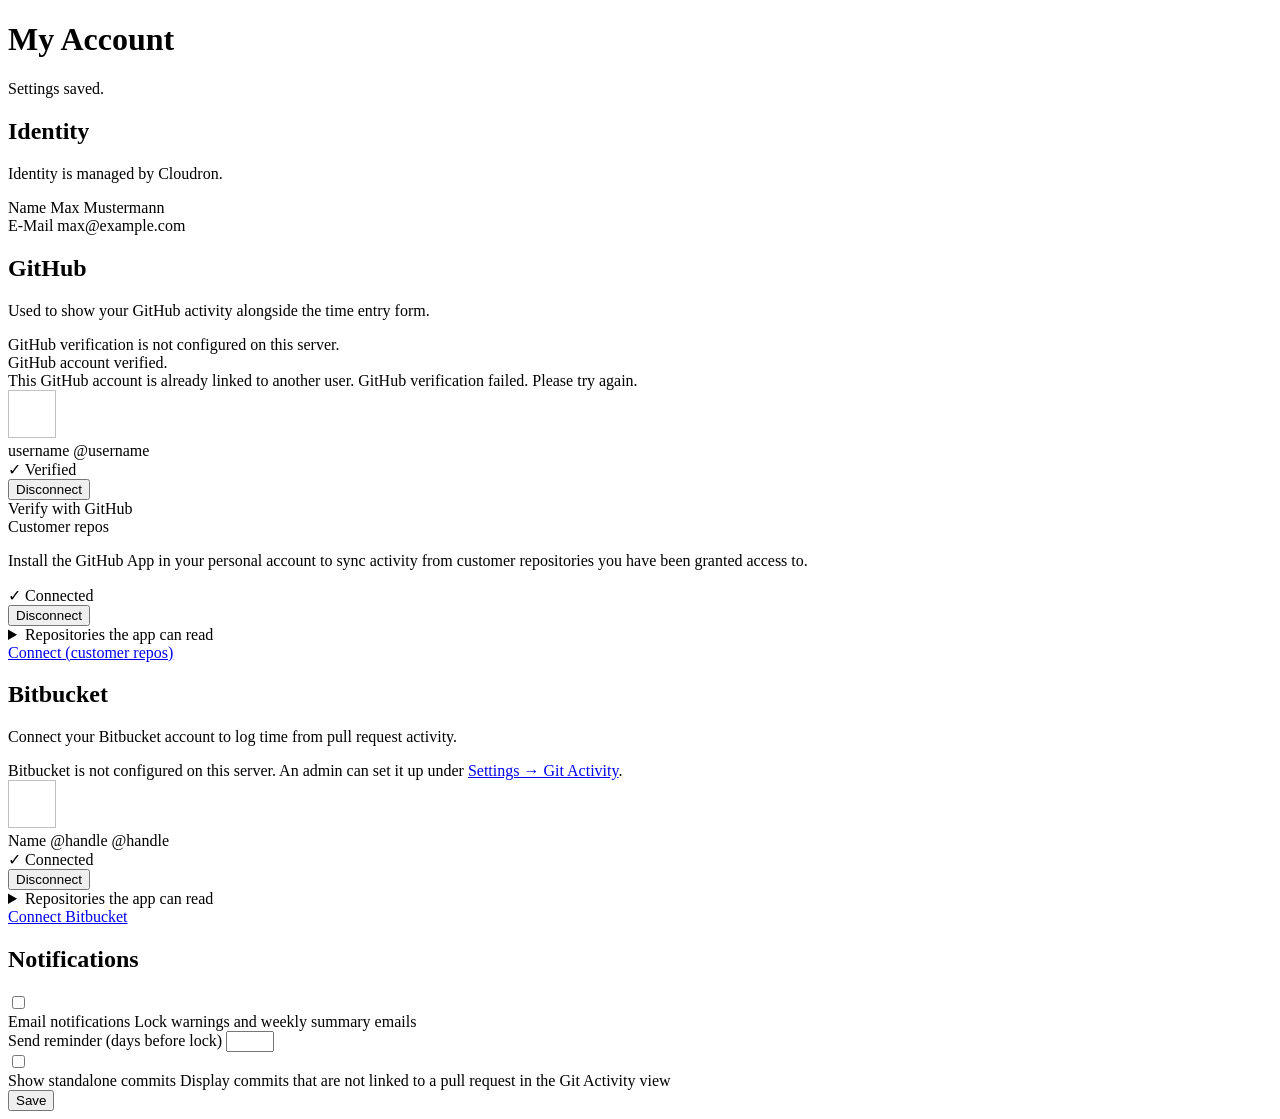
==== commit 80b75786: "feat(account): show repositories the app can read for Bitbucket + GitHub Adds a "Repositories the ap" ====
--- a/src/main/resources/templates/account/index.html
+++ b/src/main/resources/templates/account/index.html
@@ -125,6 +125,16 @@
                     </form>
                   </div>
 
+                  <!-- Repositories this installation can read -->
+                  <details th:if="${githubInstallationId != null}" class="mt-1">
+                    <summary class="text-sm font-medium cursor-pointer text-gray-700 dark:text-zinc-300">
+                      Repositories the app can read
+                    </summary>
+                    <turbo-frame id="github-repos" src="/account/github/repositories" loading="lazy">
+                      <p class="text-xs text-gray-500 dark:text-zinc-400 py-2">Loading…</p>
+                    </turbo-frame>
+                  </details>
+
                   <!-- Not connected -->
                   <div th:if="${githubInstallationId == null}">
                     <a href="/account/github/connect"
@@ -176,6 +186,16 @@
                     </button>
                   </form>
                 </div>
+
+                <!-- Repositories the app can read -->
+                <details th:if="${bitbucketConnected}" class="border-t border-gray-200 dark:border-zinc-700 pt-3">
+                  <summary class="text-sm font-medium cursor-pointer text-gray-700 dark:text-zinc-300">
+                    Repositories the app can read
+                  </summary>
+                  <turbo-frame id="bitbucket-repos" src="/account/bitbucket/repositories" loading="lazy">
+                    <p class="text-xs text-gray-500 dark:text-zinc-400 py-2">Loading…</p>
+                  </turbo-frame>
+                </details>
 
                 <!-- Not connected -->
                 <div th:if="${!bitbucketConnected}">
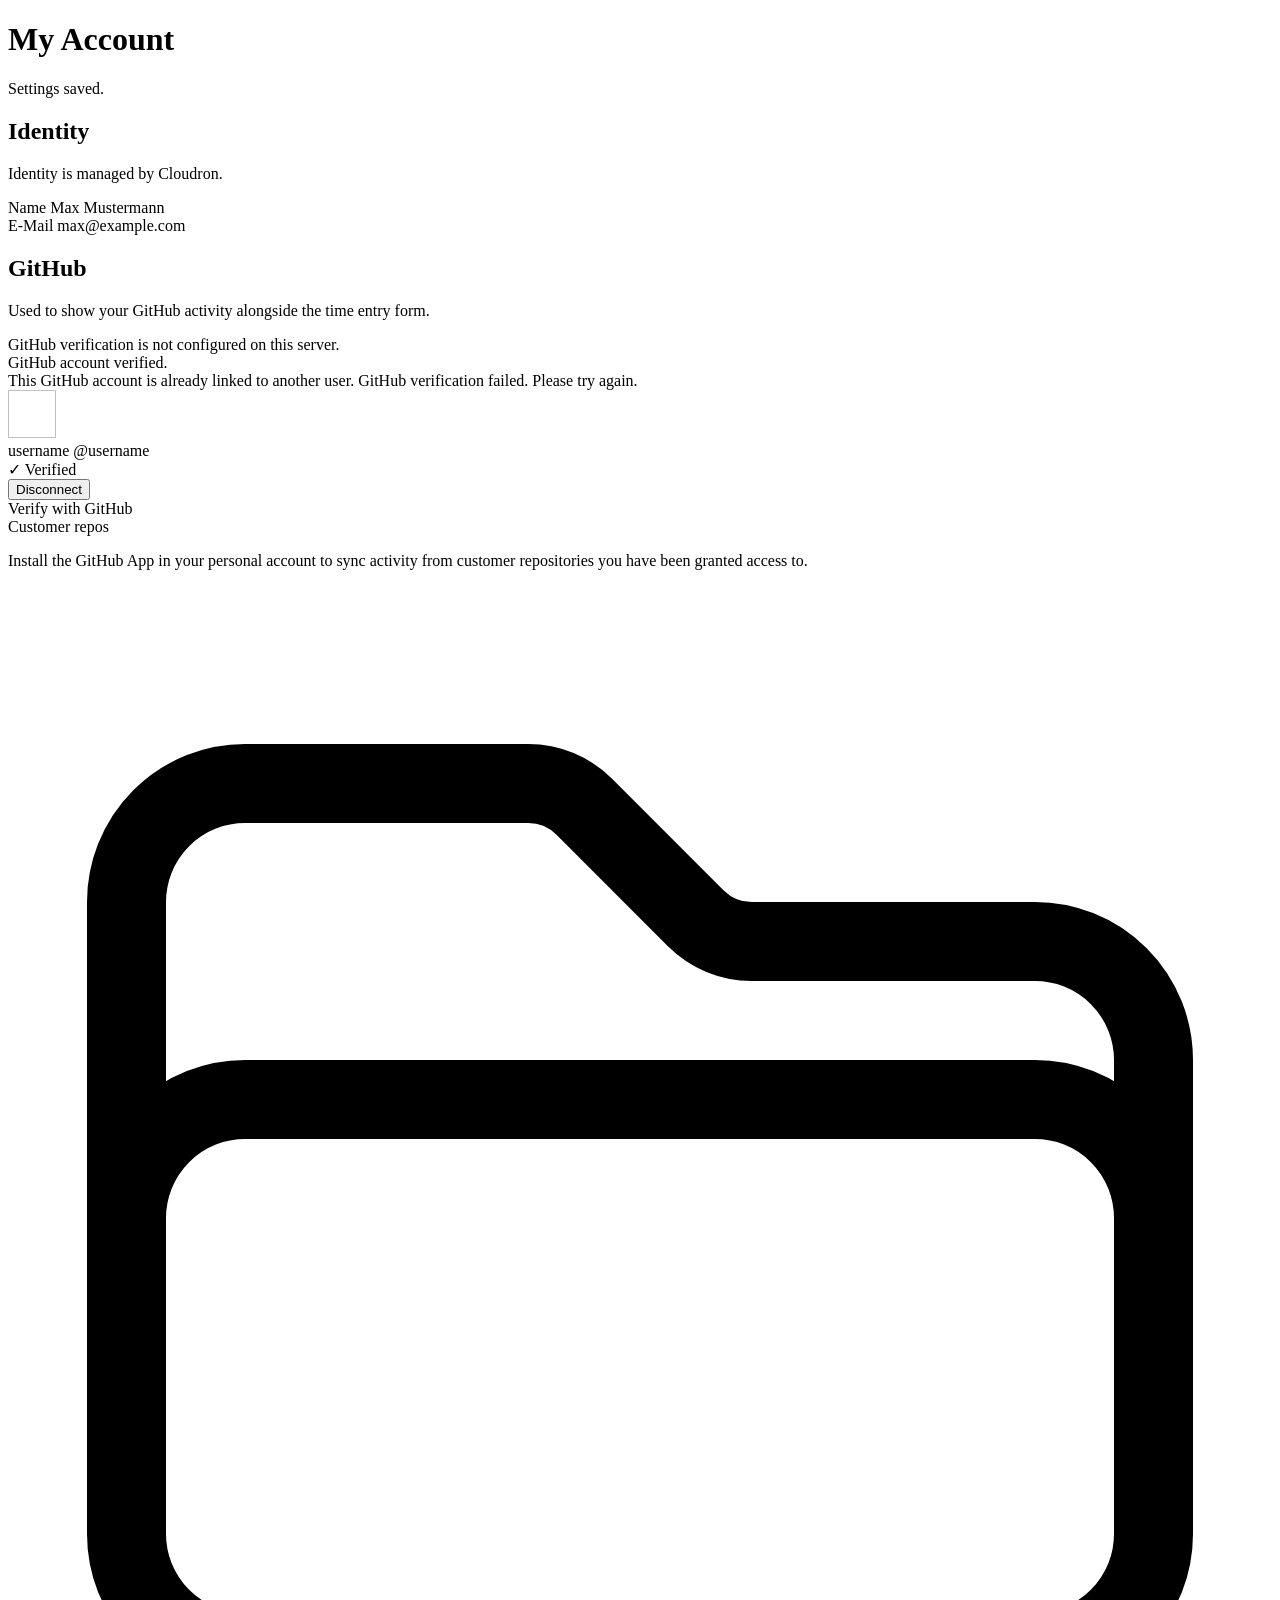
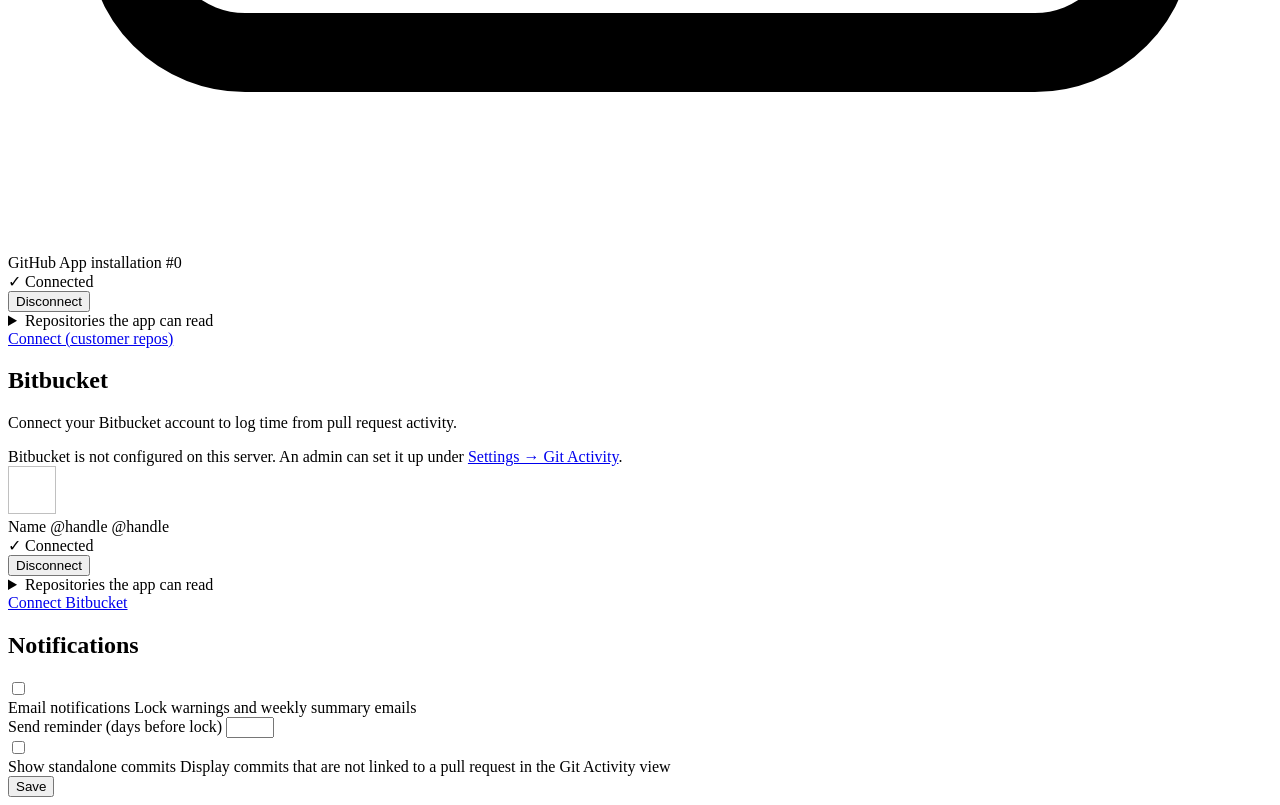
==== commit 87651cbc: "style(account): unify the GitHub-installation card with the identity cards The "Customer repos" conn" ====
--- a/src/main/resources/templates/account/index.html
+++ b/src/main/resources/templates/account/index.html
@@ -112,13 +112,21 @@
                     from customer repositories you have been granted access to.
                   </p>
 
-                  <!-- Connected -->
-                  <div th:if="${githubInstallationId != null}"
-                       class="flex items-center gap-3 p-2 rounded border border-green-300 dark:border-green-700 bg-green-50 dark:bg-green-950">
-                    <span class="text-sm font-medium text-green-700 dark:text-green-300">✓ Connected</span>
-                    <span class="text-xs text-gray-500 dark:text-zinc-400"
-                          th:text="|Installation #${githubInstallationId}|"></span>
-                    <form th:action="@{/account/github/disconnect-personal}" method="post" class="ml-auto">
+                  <!-- Connected (same card shape as the identity cards) -->
+                  <div th:if="${githubInstallationId != null}" class="flex flex-col gap-2">
+                    <div class="flex items-center gap-3 p-2 rounded border border-green-300 dark:border-green-700 bg-green-50 dark:bg-green-950">
+                      <div class="flex items-center justify-center w-12 h-12 rounded-full bg-white dark:bg-zinc-900 text-gray-400 dark:text-zinc-500 shrink-0">
+                        <svg xmlns="http://www.w3.org/2000/svg" fill="none" viewBox="0 0 24 24" stroke-width="1.5" stroke="currentColor" class="w-6 h-6">
+                          <path stroke-linecap="round" stroke-linejoin="round" d="M2.25 12.75V12A2.25 2.25 0 0 1 4.5 9.75h15A2.25 2.25 0 0 1 21.75 12v.75m-8.69-6.44-2.12-2.12a1.5 1.5 0 0 0-1.061-.44H4.5A2.25 2.25 0 0 0 2.25 6v12a2.25 2.25 0 0 0 2.25 2.25h15A2.25 2.25 0 0 0 21.75 18V9a2.25 2.25 0 0 0-2.25-2.25h-5.379a1.5 1.5 0 0 1-1.06-.44Z"/>
+                        </svg>
+                      </div>
+                      <div class="flex flex-col min-w-0">
+                        <span class="font-medium text-green-800 dark:text-green-200">GitHub App installation</span>
+                        <span class="text-sm text-gray-500 dark:text-zinc-400 truncate" th:text="|#${githubInstallationId}|">#0</span>
+                      </div>
+                      <span class="ml-auto text-xs font-medium text-green-700 dark:text-green-400 shrink-0">✓ Connected</span>
+                    </div>
+                    <form th:action="@{/account/github/disconnect-personal}" method="post">
                       <button type="submit" class="text-sm text-red-600 dark:text-red-400 hover:underline">
                         Disconnect
                       </button>
